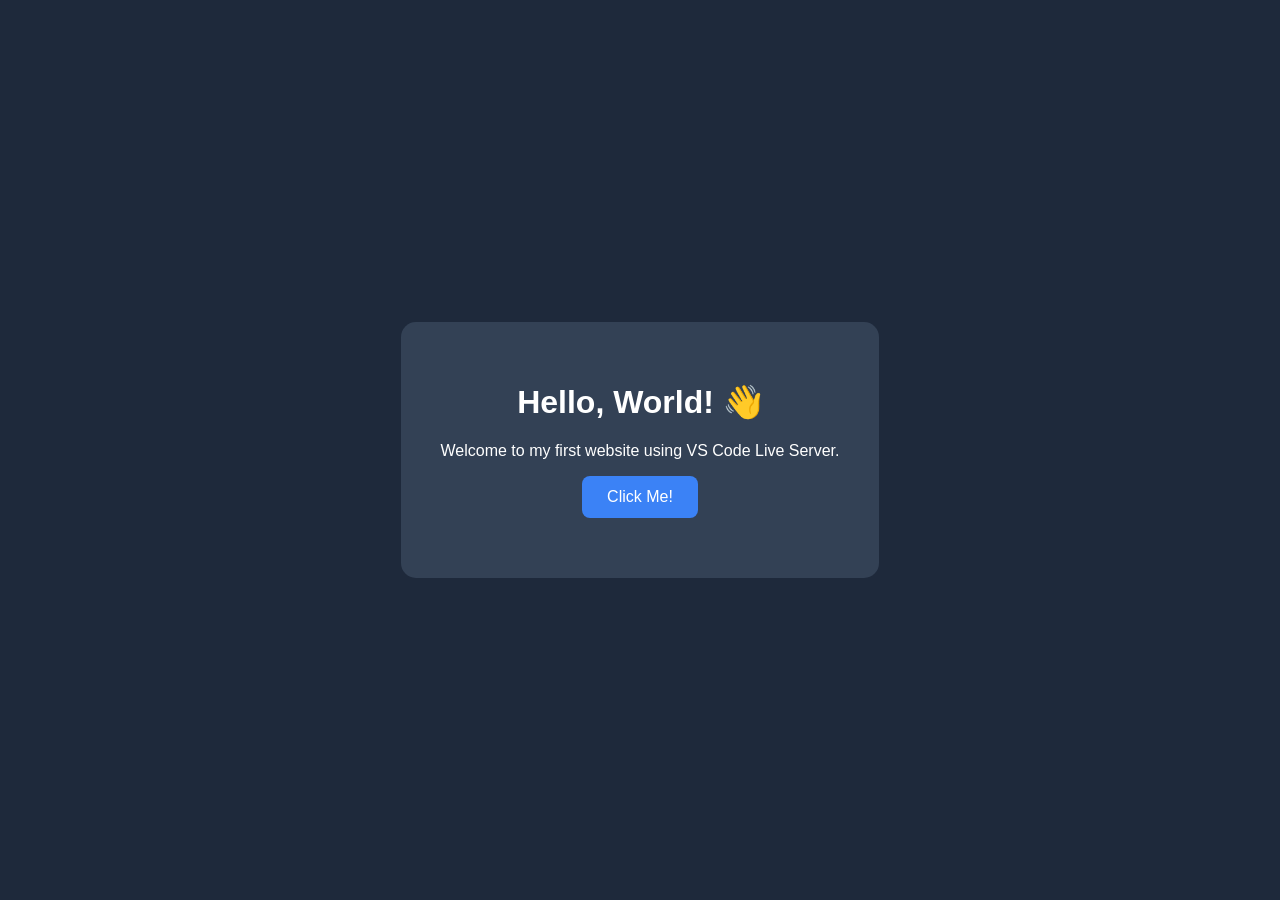
==== frontend/index.html @ 83083459 "added fontend folder user better user interface" ====
<!DOCTYPE html>
<html lang="en">

<head>
    <meta charset="UTF-8">
    <meta name="viewport" content="width=device-width, initial-scale=1.0">

    <title>My First Website</title>

    <link rel="stylesheet" href="style.css">
</head>

<body>

    <div class="container">

        <h1>Hello, World! 👋</h1>

        <p>Welcome to my first website using VS Code Live Server.</p>

        <button id="helloButton">
            Click Me!
        </button>

        <h2 id="message"></h2>

    </div>

    <script src="script.js"></script>

</body>

</html>
---- frontend/style.css ----
body {
    font-family: Arial, sans-serif;
    background-color: #1e293b;
    color: white;

    display: flex;
    justify-content: center;
    align-items: center;

    min-height: 100vh;
    margin: 0;
}

.container {
    text-align: center;
    background-color: #334155;

    padding: 40px;
    border-radius: 15px;
}

button {
    background-color: #3b82f6;
    color: white;

    border: none;
    padding: 12px 25px;
    border-radius: 8px;

    cursor: pointer;
    font-size: 16px;
}

button:hover {
    background-color: #2563eb;
}

h2 {
    color: #4ade80;
}
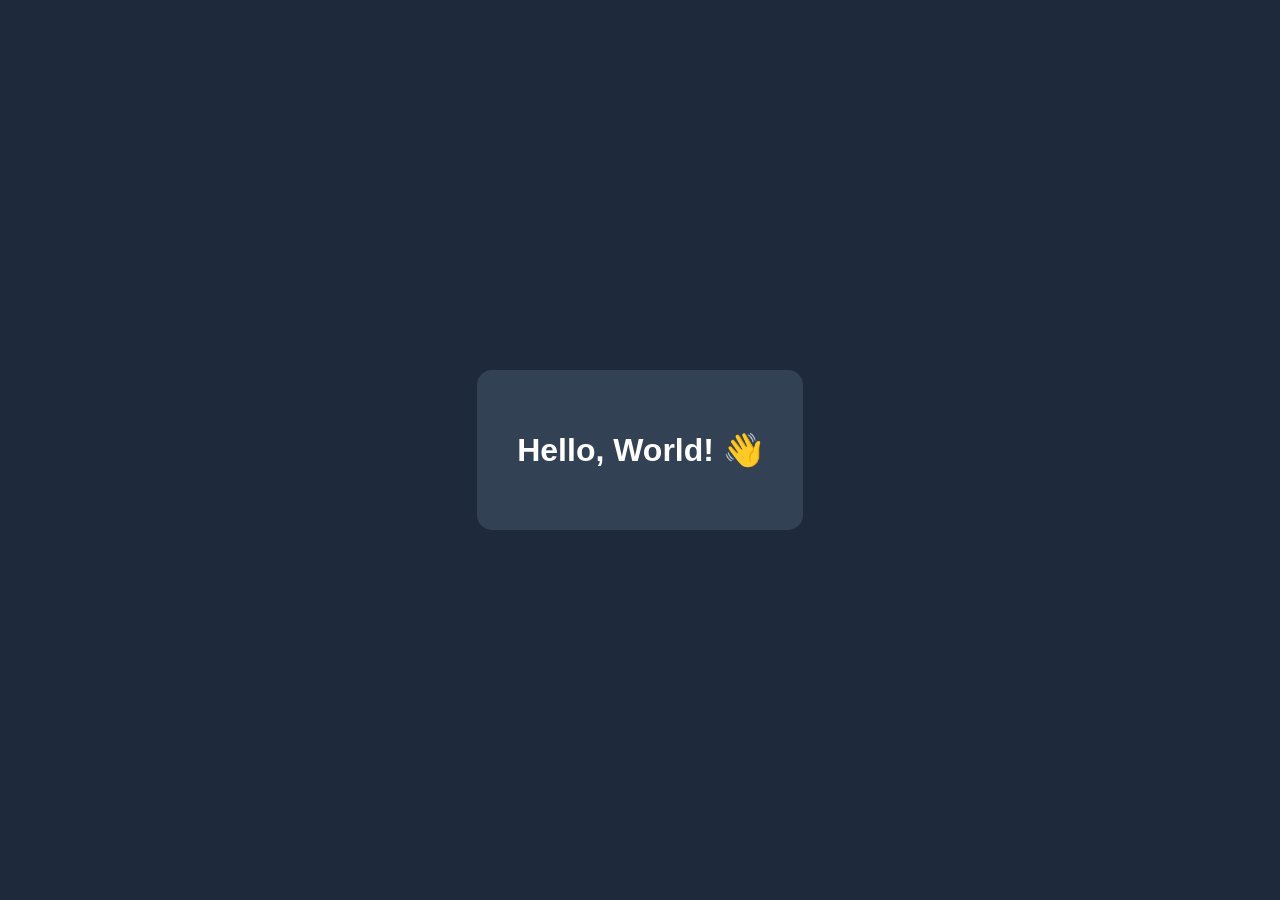
==== commit 82f7889a: "added transfer and other features" ====
--- a/frontend/index.html
+++ b/frontend/index.html
@@ -16,17 +16,9 @@
 
         <h1>Hello, World! 👋</h1>
 
-        <p>Welcome to my first website using VS Code Live Server.</p>
-
-        <button id="helloButton">
-            Click Me!
-        </button>
-
-        <h2 id="message"></h2>
-
     </div>
 
-    <script src="script.js"></script>
+    <script src="interface.ts"></script>
 
 </body>
 
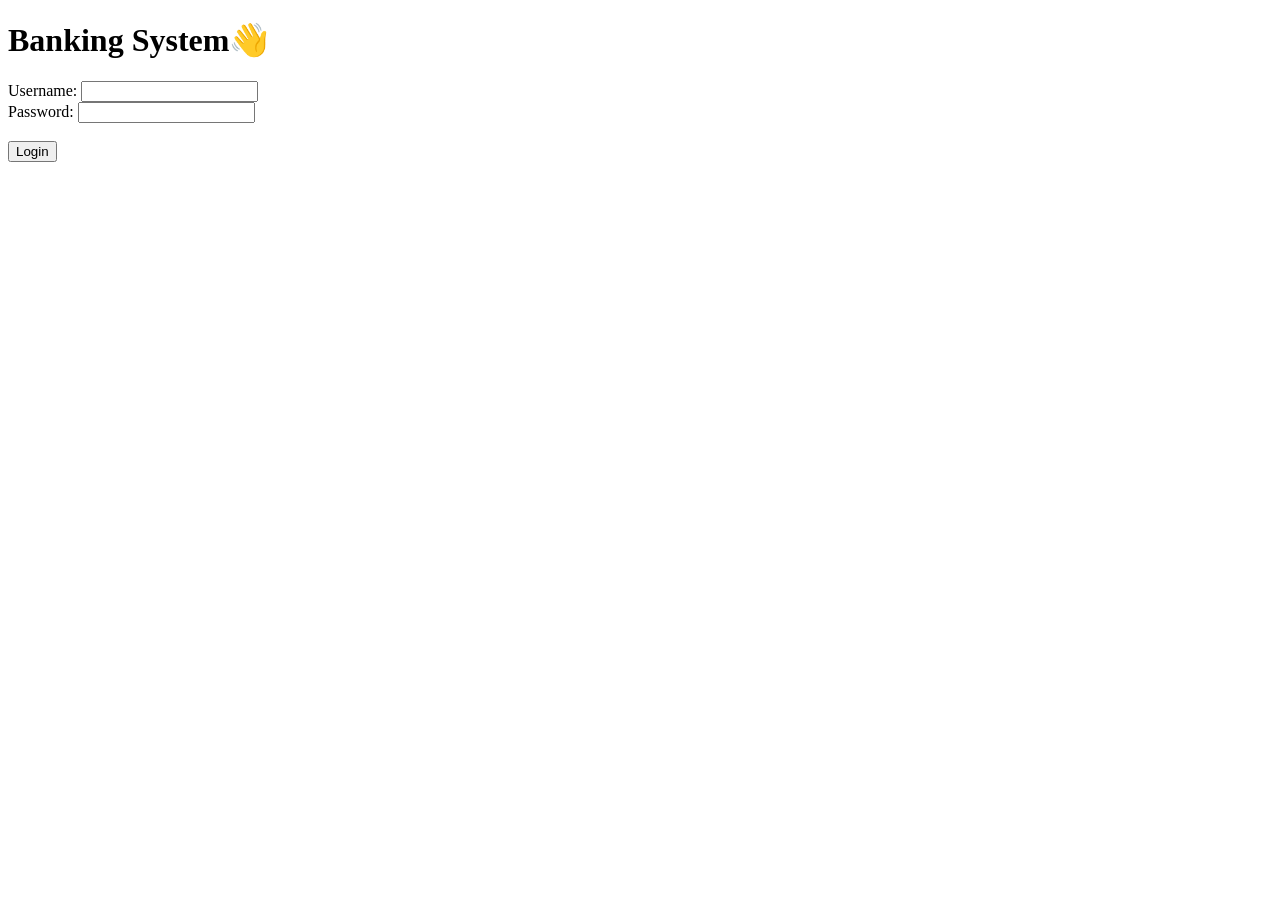
==== commit 611efa65: "fix grammar and spelling" ====
--- a/frontend/index.html
+++ b/frontend/index.html
@@ -4,22 +4,20 @@
 <head>
     <meta charset="UTF-8">
     <meta name="viewport" content="width=device-width, initial-scale=1.0">
-
     <title>My First Website</title>
-
     <link rel="stylesheet" href="style.css">
 </head>
 
 <body>
-
     <div class="container">
-
-        <h1>Hello, World! 👋</h1>
-
+        <h1 id="header">Banking System👋</h1>
+        <label>Username:</label>
+        <input id="username"><br>
+        <label>Password:</label>
+        <input id="password" type="password"><br><br>
+        <button id="submit">Login</button>
     </div>
-
-    <script src="interface.ts"></script>
-
+    <script src="script.js"></script>
 </body>
 
 </html>
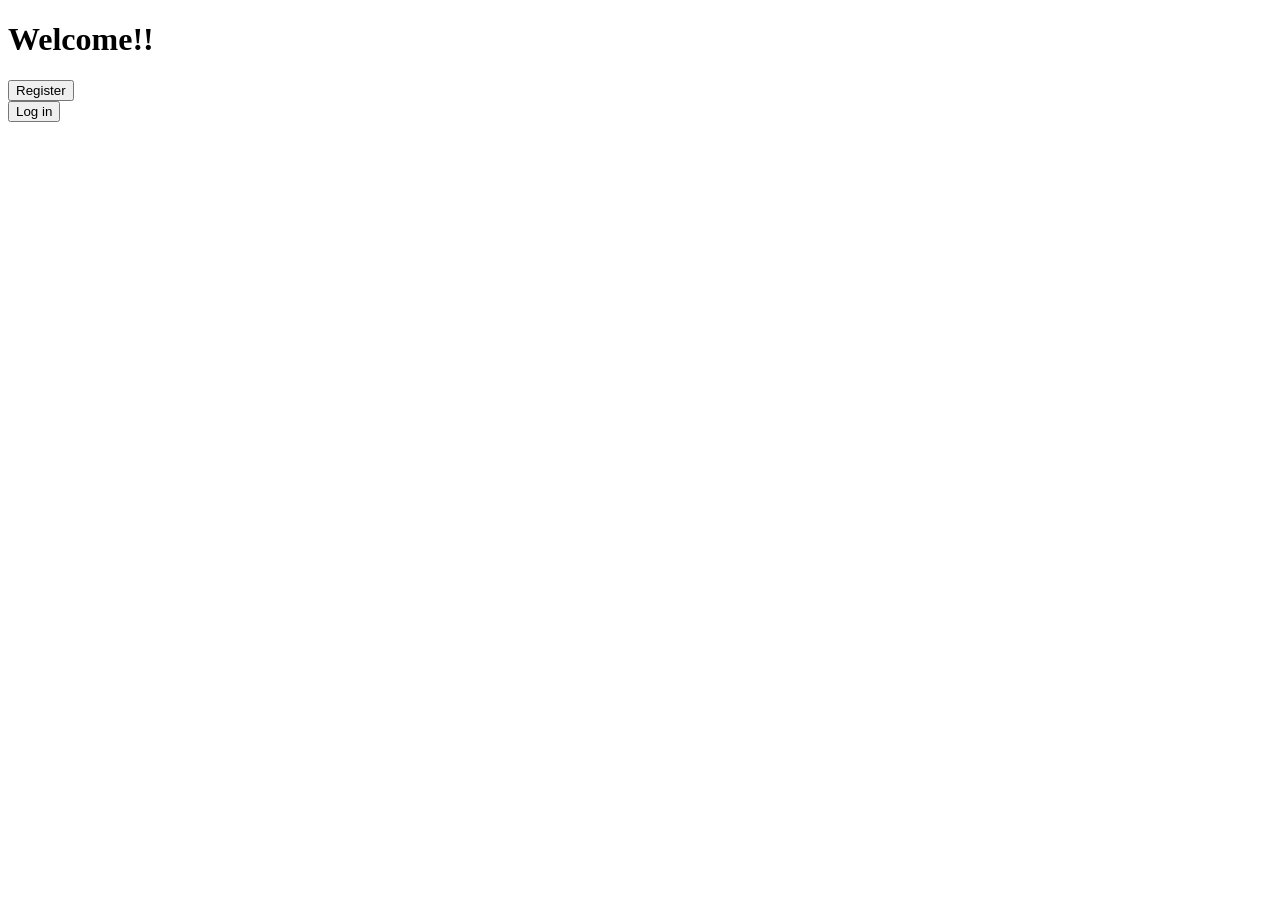
==== commit 5c18459b: "feat: implement user registration and login functionality with stopwatch feature in test files" ====
--- a/frontend/index.html
+++ b/frontend/index.html
@@ -1,23 +1,67 @@
-<!DOCTYPE html>
+<!doctype html>
 <html lang="en">
+	<head>
+		<meta charset="UTF-8" />
+		<meta name="viewport" content="width=device-width, initial-scale=1.0" />
+		<title>Document</title>
+	</head>
+	<body>
+		<div id="container1">
+			<h1>Welcome!!</h1>
+			<button id="register">Register</button><br />
+			<button id="login">Log in</button><br /><br />
+		</div>
 
-<head>
-    <meta charset="UTF-8">
-    <meta name="viewport" content="width=device-width, initial-scale=1.0">
-    <title>My First Website</title>
-    <link rel="stylesheet" href="style.css">
-</head>
+		<div id="registerContainer" style="display: none">
+			<h1>Register</h1>
+			<input id="username" type="text" placeholder="Username" />
+			<br />
+			<input
+				id="accountNumber"
+				type="number"
+				min="0"
+				placeholder="Account Number"
+			/><br />
+			<input id="password" type="password" placeholder="Password" />
+			<br />
+			<input
+				id="balance"
+				type="number"
+				min="0"
+				placeholder="Initial Balance"
+			/><br />
+			<p id="errorRegisterMsg"></p>
+			<br />
+			<button id="returnRegister">Back</button>
+			<button id="submitRegister" type="submit">Register</button>
+		</div>
 
-<body>
-    <div class="container">
-        <h1 id="header">Banking System👋</h1>
-        <label>Username:</label>
-        <input id="username"><br>
-        <label>Password:</label>
-        <input id="password" type="password"><br><br>
-        <button id="submit">Login</button>
-    </div>
-    <script src="script.js"></script>
-</body>
+		<div id="loginContainer" style="display: none">
+			<h1>Login</h1>
+			<input
+				id="loginAccountNumber"
+				type="number"
+				min="0"
+				placeholder="Account Number"
+			/><br />
+			<input id="loginPassword" type="password" placeholder="Password" /><br />
+			<p id="errorLoginMsg"></p>
+			<br />
+			<button id="returnLogin">Back</button>
+			<button id="submitLogin" type="submit">Login</button>
+		</div>
 
-</html>+		<div id="homepage" style="display: none;">
+			<h1 id="welcomeText">Welcome</h1>
+			<button id="profile">Profile</button><br>
+            <button id="balance">Balance</button><br>
+            <button id="deposit">Deposit</button><br>
+            <button id="withdraw">Withdraw</button><br>
+            <button id="transfer">Transfer</button><br>
+            <button id="history">History</button><br>
+            <button id="logout">Logout</button><br>
+		</div>
+		<script src="script.js"></script>
+	</body>
+</html>
+ 
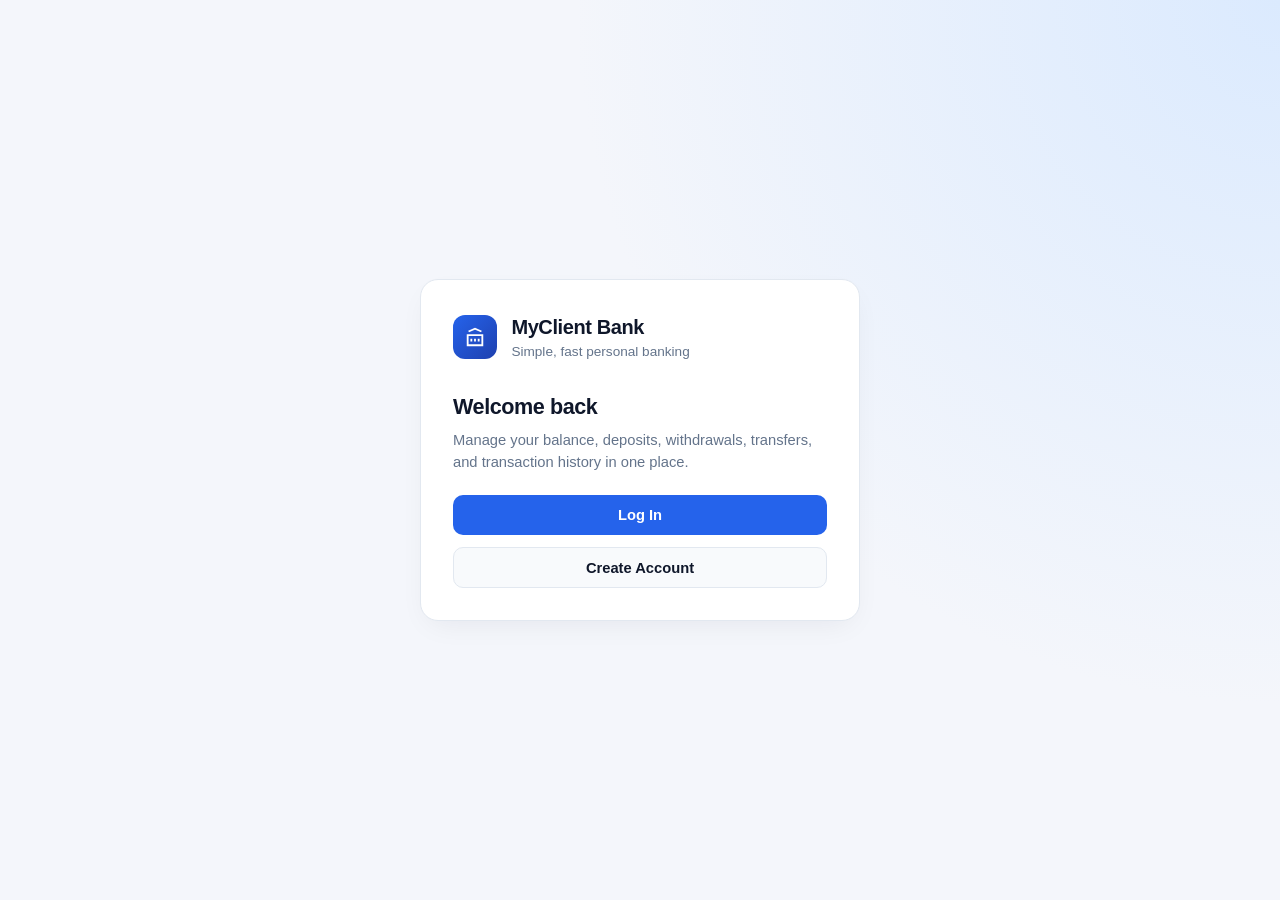
==== commit 0e3417dd: "Refactor frontend script and styles; enhance user experience with improved UI and functionality - Re" ====
--- a/frontend/index.html
+++ b/frontend/index.html
@@ -3,65 +3,353 @@
 	<head>
 		<meta charset="UTF-8" />
 		<meta name="viewport" content="width=device-width, initial-scale=1.0" />
-		<title>Document</title>
+		<title>MyClient Banking</title>
+		<link rel="stylesheet" href="style.css" />
 	</head>
 	<body>
-		<div id="container1">
-			<h1>Welcome!!</h1>
-			<button id="register">Register</button><br />
-			<button id="login">Log in</button><br /><br />
+		<!-- Toast Notification Container -->
+		<div id="toastContainer" class="toast-container" aria-live="polite"></div>
+
+		<!-- Auth Shell (Welcome / Register / Login) -->
+		<main id="authShell" class="auth-shell">
+			<div class="auth-card">
+				<div class="brand-header">
+					<div class="brand-logo" aria-hidden="true">
+						<svg viewBox="0 0 24 24" fill="none" stroke="currentColor" stroke-width="2">
+							<path d="M3 21h18M3 10h18M5 6l7-3 7 3M4 10v11M20 10v11M8 14v3M12 14v3M16 14v3" />
+						</svg>
+					</div>
+					<div>
+						<h1 class="brand-title">MyClient Bank</h1>
+						<p class="brand-subtitle">Simple, fast personal banking</p>
+					</div>
+				</div>
+
+				<!-- Welcome View -->
+				<section id="welcomeView" class="view-section">
+					<div class="welcome-copy">
+						<h2>Welcome back</h2>
+						<p>Manage your balance, deposits, withdrawals, transfers, and transaction history in one place.</p>
+					</div>
+					<div class="auth-actions">
+						<button id="goLoginBtn" type="button" class="btn btn-primary btn-full">Log In</button>
+						<button id="goRegisterBtn" type="button" class="btn btn-secondary btn-full">Create Account</button>
+					</div>
+				</section>
+
+				<!-- Register View -->
+				<section id="registerView" class="view-section hidden">
+					<div class="section-heading">
+						<h2>Create Account</h2>
+						<p>Enter your details to open a new banking account.</p>
+					</div>
+					<form id="registerForm" novalidate>
+						<div class="form-group">
+							<label for="regUsername">Full Name</label>
+							<input id="regUsername" type="text" placeholder="e.g. Alex Morgan" autocomplete="name" required />
+						</div>
+						<div class="form-group">
+							<label for="regAccountNumber">Account Number</label>
+							<input id="regAccountNumber" type="number" min="1" step="1" placeholder="e.g. 100100" required />
+						</div>
+						<div class="form-group">
+							<label for="regPassword">Password</label>
+							<div class="input-with-action">
+								<input id="regPassword" type="password" placeholder="Create a password" autocomplete="new-password" required />
+								<button type="button" class="toggle-password" data-target="regPassword" aria-label="Toggle password visibility">Show</button>
+							</div>
+						</div>
+						<div class="form-group">
+							<label for="regBalance">Initial Balance ($)</label>
+							<input id="regBalance" type="number" min="0" step="0.01" placeholder="0.00" required />
+						</div>
+						<p id="registerMsg" class="form-message" role="alert"></p>
+						<div class="form-actions">
+							<button id="returnRegisterBtn" type="button" class="btn btn-ghost">Back</button>
+							<button id="submitRegisterBtn" type="submit" class="btn btn-primary">Register</button>
+						</div>
+					</form>
+				</section>
+
+				<!-- Login View -->
+				<section id="loginView" class="view-section hidden">
+					<div class="section-heading">
+						<h2>Log In</h2>
+						<p>Access your account with your account number and password.</p>
+					</div>
+					<form id="loginForm" novalidate>
+						<div class="form-group">
+							<label for="loginAccountNumber">Account Number</label>
+							<input id="loginAccountNumber" type="number" min="1" step="1" placeholder="Enter account number" required />
+						</div>
+						<div class="form-group">
+							<label for="loginPassword">Password</label>
+							<div class="input-with-action">
+								<input id="loginPassword" type="password" placeholder="Enter password" autocomplete="current-password" required />
+								<button type="button" class="toggle-password" data-target="loginPassword" aria-label="Toggle password visibility">Show</button>
+							</div>
+						</div>
+						<p id="loginMsg" class="form-message" role="alert"></p>
+						<div class="form-actions">
+							<button id="returnLoginBtn" type="button" class="btn btn-ghost">Back</button>
+							<button id="submitLoginBtn" type="submit" class="btn btn-primary">Log In</button>
+						</div>
+					</form>
+				</section>
+			</div>
+		</main>
+
+		<!-- Authenticated Dashboard Shell -->
+		<div id="dashboardShell" class="dashboard-shell hidden">
+			<header class="topbar">
+				<div class="topbar-inner">
+					<div class="topbar-brand">
+						<div class="brand-logo small" aria-hidden="true">
+							<svg viewBox="0 0 24 24" fill="none" stroke="currentColor" stroke-width="2">
+								<path d="M3 21h18M3 10h18M5 6l7-3 7 3M4 10v11M20 10v11M8 14v3M12 14v3M16 14v3" />
+							</svg>
+						</div>
+						<div>
+							<span class="topbar-title">MyClient Bank</span>
+							<span id="welcomeText" class="topbar-user">Welcome back</span>
+						</div>
+					</div>
+					<div class="topbar-actions">
+						<button
+							id="autoRefreshToggleBtn"
+							type="button"
+							class="live-status-btn active"
+							aria-pressed="true"
+							title="Toggle continuous 3-second auto-refresh"
+						>
+							<span class="live-dot" aria-hidden="true"></span>
+							<span id="autoRefreshLabel">Live (3s)</span>
+						</button>
+						<button id="refreshAccountBtn" type="button" class="btn btn-ghost btn-sm" title="Sync latest account data">
+							Refresh
+						</button>
+						<button id="logoutBtn" type="button" class="btn btn-danger-outline btn-sm">
+							Log Out
+						</button>
+					</div>
+				</div>
+			</header>
+
+			<div class="dashboard-layout">
+				<!-- Navigation Sidebar / Tabs -->
+				<aside class="sidebar" aria-label="Account navigation">
+					<nav class="nav-list">
+						<button type="button" class="nav-item active" data-tab="overview">
+							<span>Balance &amp; Overview</span>
+						</button>
+						<button type="button" class="nav-item" data-tab="deposit">
+							<span>Deposit</span>
+						</button>
+						<button type="button" class="nav-item" data-tab="withdraw">
+							<span>Withdraw</span>
+						</button>
+						<button type="button" class="nav-item" data-tab="transfer">
+							<span>Transfer</span>
+						</button>
+						<button type="button" class="nav-item" data-tab="history">
+							<span>History</span>
+						</button>
+						<button type="button" class="nav-item" data-tab="profile">
+							<span>Profile</span>
+						</button>
+					</nav>
+				</aside>
+
+				<!-- Main Content Area -->
+				<main class="main-content">
+					<!-- Persistent Balance Summary Card -->
+					<section class="balance-banner">
+						<div class="balance-info">
+							<span class="balance-label">Available Balance</span>
+							<div class="balance-amount-row">
+								<strong id="bannerBalance" class="balance-amount">$0.00</strong>
+								<button id="toggleBalanceMaskBtn" type="button" class="btn-icon" aria-label="Hide balance">Hide</button>
+							</div>
+							<div class="account-chip-row">
+								<span class="account-chip">Account #<span id="bannerAccountNum">-</span></span>
+								<button id="copyAccountNumBtn" type="button" class="btn-link">Copy</button>
+							</div>
+						</div>
+						<div class="quick-actions">
+							<button type="button" class="btn btn-light btn-sm" data-goto="deposit">+ Deposit</button>
+							<button type="button" class="btn btn-light btn-sm" data-goto="withdraw">- Withdraw</button>
+							<button type="button" class="btn btn-accent btn-sm" data-goto="transfer">Transfer</button>
+						</div>
+					</section>
+
+					<!-- Tab: Overview -->
+					<section id="tab-overview" class="tab-panel active">
+						<div class="stats-grid">
+							<div class="stat-card">
+								<span class="stat-label">Account Holder</span>
+								<strong id="overviewName" class="stat-value">-</strong>
+							</div>
+							<div class="stat-card">
+								<span class="stat-label">Account Number</span>
+								<strong id="overviewAccountNum" class="stat-value tabular">-</strong>
+							</div>
+							<div class="stat-card">
+								<span class="stat-label">Total Activity Logs</span>
+								<strong id="overviewLogCount" class="stat-value tabular">0</strong>
+							</div>
+						</div>
+
+						<div class="card">
+							<div class="card-header">
+								<h3>Recent Activity</h3>
+								<button type="button" class="btn-link" data-goto="history">View all</button>
+							</div>
+							<ul id="recentHistoryList" class="history-list compact"></ul>
+						</div>
+					</section>
+
+					<!-- Tab: Deposit -->
+					<section id="tab-deposit" class="tab-panel">
+						<div class="card">
+							<div class="card-header">
+								<div>
+									<h3>Deposit Funds</h3>
+									<p class="card-subtitle">Add money directly into your account.</p>
+								</div>
+							</div>
+							<form id="depositForm" novalidate>
+								<div class="quick-chips" data-target="depositAmount">
+									<button type="button" class="chip" data-amount="50">+$50</button>
+									<button type="button" class="chip" data-amount="100">+$100</button>
+									<button type="button" class="chip" data-amount="500">+$500</button>
+									<button type="button" class="chip" data-amount="1000">+$1,000</button>
+								</div>
+								<div class="form-group">
+									<label for="depositAmount">Amount ($)</label>
+									<input id="depositAmount" type="number" min="0.01" step="0.01" placeholder="Enter deposit amount" required />
+								</div>
+								<p id="depositMsg" class="form-message" role="alert"></p>
+								<button id="submitDepositBtn" type="submit" class="btn btn-primary">Confirm Deposit</button>
+							</form>
+						</div>
+					</section>
+
+					<!-- Tab: Withdraw -->
+					<section id="tab-withdraw" class="tab-panel">
+						<div class="card">
+							<div class="card-header">
+								<div>
+									<h3>Withdraw Funds</h3>
+									<p class="card-subtitle">Withdraw money from your available balance.</p>
+								</div>
+							</div>
+							<form id="withdrawForm" novalidate>
+								<div class="quick-chips" data-target="withdrawAmount">
+									<button type="button" class="chip" data-amount="20">$20</button>
+									<button type="button" class="chip" data-amount="50">$50</button>
+									<button type="button" class="chip" data-amount="100">$100</button>
+									<button type="button" class="chip" data-amount="500">$500</button>
+									<button type="button" id="withdrawMaxBtn" class="chip chip-outline">Max</button>
+								</div>
+								<div class="form-group">
+									<label for="withdrawAmount">Amount ($)</label>
+									<input id="withdrawAmount" type="number" min="0.01" step="0.01" placeholder="Enter withdrawal amount" required />
+								</div>
+								<p id="withdrawMsg" class="form-message" role="alert"></p>
+								<button id="submitWithdrawBtn" type="submit" class="btn btn-primary">Confirm Withdrawal</button>
+							</form>
+						</div>
+					</section>
+
+					<!-- Tab: Transfer -->
+					<section id="tab-transfer" class="tab-panel">
+						<div class="card">
+							<div class="card-header">
+								<div>
+									<h3>Transfer Funds</h3>
+									<p class="card-subtitle">Send money to another MyClient Bank account.</p>
+								</div>
+							</div>
+							<form id="transferForm" novalidate>
+								<div class="form-group">
+									<label for="transferReceiver">Recipient Account Number</label>
+									<input id="transferReceiver" type="number" min="1" step="1" placeholder="Enter recipient account number" required />
+								</div>
+								<div class="quick-chips" data-target="transferAmount">
+									<button type="button" class="chip" data-amount="25">$25</button>
+									<button type="button" class="chip" data-amount="100">$100</button>
+									<button type="button" class="chip" data-amount="250">$250</button>
+									<button type="button" class="chip" data-amount="500">$500</button>
+								</div>
+								<div class="form-group">
+									<label for="transferAmount">Amount ($)</label>
+									<input id="transferAmount" type="number" min="0.01" step="0.01" placeholder="Enter transfer amount" required />
+								</div>
+								<p id="transferMsg" class="form-message" role="alert"></p>
+								<button id="submitTransferBtn" type="submit" class="btn btn-primary">Send Transfer</button>
+							</form>
+						</div>
+					</section>
+
+					<!-- Tab: History -->
+					<section id="tab-history" class="tab-panel">
+						<div class="card">
+							<div class="card-header history-header">
+								<div>
+									<h3>Transaction History</h3>
+									<p class="card-subtitle"><span id="historyCountText">0 log(s)</span> recorded on your account</p>
+								</div>
+								<div class="history-controls">
+									<input id="historySearch" type="search" placeholder="Filter logs..." aria-label="Filter transaction history" />
+								</div>
+							</div>
+							<ul id="fullHistoryList" class="history-list"></ul>
+						</div>
+					</section>
+
+					<!-- Tab: Profile -->
+					<section id="tab-profile" class="tab-panel">
+						<div class="card">
+							<div class="card-header">
+								<div>
+									<h3>Account Profile</h3>
+									<p class="card-subtitle">Your registered account details.</p>
+								</div>
+							</div>
+							<dl class="profile-details">
+								<div class="profile-row">
+									<dt>Account Holder</dt>
+									<dd id="profileName">-</dd>
+								</div>
+								<div class="profile-row">
+									<dt>Account Number</dt>
+									<dd class="tabular">
+										<span id="profileAccountNum">-</span>
+										<button type="button" id="profileCopyBtn" class="btn-link">Copy</button>
+									</dd>
+								</div>
+								<div class="profile-row">
+									<dt>Current Balance</dt>
+									<dd id="profileBalance" class="tabular">$0.00</dd>
+								</div>
+								<div class="profile-row">
+									<dt>Password</dt>
+									<dd>
+										<span id="profilePassword">••••••••</span>
+										<button type="button" id="toggleProfilePasswordBtn" class="btn-link">Show</button>
+									</dd>
+								</div>
+								<div class="profile-row">
+									<dt>Activity Logs</dt>
+									<dd id="profileLogCount" class="tabular">0</dd>
+								</div>
+							</dl>
+						</div>
+					</section>
+				</main>
+			</div>
 		</div>
 
-		<div id="registerContainer" style="display: none">
-			<h1>Register</h1>
-			<input id="username" type="text" placeholder="Username" />
-			<br />
-			<input
-				id="accountNumber"
-				type="number"
-				min="0"
-				placeholder="Account Number"
-			/><br />
-			<input id="password" type="password" placeholder="Password" />
-			<br />
-			<input
-				id="balance"
-				type="number"
-				min="0"
-				placeholder="Initial Balance"
-			/><br />
-			<p id="errorRegisterMsg"></p>
-			<br />
-			<button id="returnRegister">Back</button>
-			<button id="submitRegister" type="submit">Register</button>
-		</div>
-
-		<div id="loginContainer" style="display: none">
-			<h1>Login</h1>
-			<input
-				id="loginAccountNumber"
-				type="number"
-				min="0"
-				placeholder="Account Number"
-			/><br />
-			<input id="loginPassword" type="password" placeholder="Password" /><br />
-			<p id="errorLoginMsg"></p>
-			<br />
-			<button id="returnLogin">Back</button>
-			<button id="submitLogin" type="submit">Login</button>
-		</div>
-
-		<div id="homepage" style="display: none;">
-			<h1 id="welcomeText">Welcome</h1>
-			<button id="profile">Profile</button><br>
-            <button id="balance">Balance</button><br>
-            <button id="deposit">Deposit</button><br>
-            <button id="withdraw">Withdraw</button><br>
-            <button id="transfer">Transfer</button><br>
-            <button id="history">History</button><br>
-            <button id="logout">Logout</button><br>
-		</div>
 		<script src="script.js"></script>
 	</body>
 </html>
- 
--- a/frontend/style.css
+++ b/frontend/style.css
@@ -0,0 +1,807 @@
+:root {
+	--bg: #f4f6fb;
+	--surface: #ffffff;
+	--surface-subtle: #f8fafc;
+	--border: #e2e8f0;
+	--text: #0f172a;
+	--text-muted: #64748b;
+	--primary: #2563eb;
+	--primary-hover: #1d4ed8;
+	--primary-soft: #eff6ff;
+	--accent: #0f172a;
+	--success: #059669;
+	--success-bg: #ecfdf5;
+	--danger: #dc2626;
+	--danger-bg: #fef2f2;
+	--warning: #d97706;
+	--radius: 14px;
+	--radius-sm: 10px;
+	--shadow: 0 10px 30px -10px rgba(15, 23, 42, 0.08);
+	--shadow-sm: 0 2px 8px rgba(15, 23, 42, 0.05);
+}
+
+*,
+*::before,
+*::after {
+	box-sizing: border-box;
+}
+
+body {
+	margin: 0;
+	font-family: Inter, -apple-system, BlinkMacSystemFont, "Segoe UI", Roboto, sans-serif;
+	background: var(--bg);
+	color: var(--text);
+	line-height: 1.5;
+	-webkit-font-smoothing: antialiased;
+}
+
+.hidden {
+	display: none !important;
+}
+
+.tabular {
+	font-variant-numeric: tabular-nums;
+}
+
+/* Toast Notifications */
+.toast-container {
+	position: fixed;
+	top: 1.25rem;
+	right: 1.25rem;
+	z-index: 1000;
+	display: flex;
+	flex-direction: column;
+	gap: 0.6rem;
+	max-width: 340px;
+}
+
+.toast {
+	background: var(--surface);
+	color: var(--text);
+	border: 1px solid var(--border);
+	border-left: 4px solid var(--primary);
+	padding: 0.85rem 1rem;
+	border-radius: var(--radius-sm);
+	box-shadow: var(--shadow);
+	font-size: 0.9rem;
+	font-weight: 500;
+	animation: slideIn 0.2s ease-out;
+}
+
+.toast.success {
+	border-left-color: var(--success);
+}
+
+.toast.error {
+	border-left-color: var(--danger);
+}
+
+@keyframes slideIn {
+	from {
+		opacity: 0;
+		transform: translateY(-8px);
+	}
+	to {
+		opacity: 1;
+		transform: translateY(0);
+	}
+}
+
+/* Auth Shell */
+.auth-shell {
+	min-height: 100vh;
+	display: flex;
+	align-items: center;
+	justify-content: center;
+	padding: 1.5rem;
+	background: radial-gradient(circle at top right, #dbeafe 0%, var(--bg) 45%);
+}
+
+.auth-card {
+	width: 100%;
+	max-width: 440px;
+	background: var(--surface);
+	border: 1px solid var(--border);
+	border-radius: 18px;
+	padding: 2rem;
+	box-shadow: var(--shadow);
+}
+
+.brand-header {
+	display: flex;
+	align-items: center;
+	gap: 0.9rem;
+	margin-bottom: 1.75rem;
+}
+
+.brand-logo {
+	width: 44px;
+	height: 44px;
+	border-radius: 12px;
+	background: linear-gradient(135deg, #2563eb, #1e40af);
+	color: #ffffff;
+	display: grid;
+	place-items: center;
+	flex-shrink: 0;
+}
+
+.brand-logo svg {
+	width: 22px;
+	height: 22px;
+}
+
+.brand-logo.small {
+	width: 36px;
+	height: 36px;
+	border-radius: 10px;
+}
+
+.brand-logo.small svg {
+	width: 18px;
+	height: 18px;
+}
+
+.brand-title {
+	margin: 0;
+	font-size: 1.25rem;
+	font-weight: 700;
+	letter-spacing: -0.02em;
+}
+
+.brand-subtitle {
+	margin: 0;
+	font-size: 0.85rem;
+	color: var(--text-muted);
+}
+
+.welcome-copy h2,
+.section-heading h2 {
+	margin: 0 0 0.35rem;
+	font-size: 1.35rem;
+	letter-spacing: -0.02em;
+}
+
+.welcome-copy p,
+.section-heading p {
+	margin: 0 0 1.4rem;
+	color: var(--text-muted);
+	font-size: 0.92rem;
+}
+
+.auth-actions {
+	display: flex;
+	flex-direction: column;
+	gap: 0.75rem;
+}
+
+/* Forms */
+.form-group {
+	margin-bottom: 1rem;
+}
+
+.form-group label {
+	display: block;
+	font-size: 0.85rem;
+	font-weight: 600;
+	margin-bottom: 0.4rem;
+	color: var(--text);
+}
+
+input[type="text"],
+input[type="number"],
+input[type="password"],
+input[type="search"] {
+	width: 100%;
+	padding: 0.7rem 0.85rem;
+	border: 1px solid var(--border);
+	border-radius: var(--radius-sm);
+	font-size: 0.95rem;
+	font-family: inherit;
+	background: var(--surface);
+	color: var(--text);
+	transition: border-color 0.15s, box-shadow 0.15s;
+}
+
+input:focus {
+	outline: none;
+	border-color: var(--primary);
+	box-shadow: 0 0 0 3px rgba(37, 99, 235, 0.15);
+}
+
+.input-with-action {
+	position: relative;
+	display: flex;
+	align-items: center;
+}
+
+.input-with-action input {
+	padding-right: 4rem;
+}
+
+.toggle-password {
+	position: absolute;
+	right: 0.5rem;
+	background: transparent;
+	border: none;
+	color: var(--primary);
+	font-size: 0.8rem;
+	font-weight: 600;
+	cursor: pointer;
+	padding: 0.3rem 0.5rem;
+	border-radius: 6px;
+}
+
+.toggle-password:hover {
+	background: var(--primary-soft);
+}
+
+.form-message {
+	min-height: 1.25rem;
+	margin: 0.5rem 0 1rem;
+	font-size: 0.875rem;
+	font-weight: 500;
+}
+
+.form-message.error {
+	color: var(--danger);
+}
+
+.form-message.success {
+	color: var(--success);
+}
+
+.form-actions {
+	display: flex;
+	gap: 0.75rem;
+	justify-content: flex-end;
+}
+
+/* Buttons */
+.btn {
+	display: inline-flex;
+	align-items: center;
+	justify-content: center;
+	gap: 0.4rem;
+	border: 1px solid transparent;
+	border-radius: var(--radius-sm);
+	padding: 0.7rem 1.15rem;
+	font-size: 0.92rem;
+	font-weight: 600;
+	font-family: inherit;
+	cursor: pointer;
+	transition: background-color 0.15s, border-color 0.15s, transform 0.05s, opacity 0.15s;
+}
+
+.btn:active {
+	transform: translateY(1px);
+}
+
+.btn:disabled {
+	opacity: 0.6;
+	cursor: not-allowed;
+}
+
+.btn-full {
+	width: 100%;
+}
+
+.btn-sm {
+	padding: 0.45rem 0.85rem;
+	font-size: 0.84rem;
+}
+
+.btn-primary {
+	background: var(--primary);
+	color: #ffffff;
+}
+
+.btn-primary:hover:not(:disabled) {
+	background: var(--primary-hover);
+}
+
+.btn-secondary {
+	background: var(--surface-subtle);
+	color: var(--text);
+	border-color: var(--border);
+}
+
+.btn-secondary:hover:not(:disabled) {
+	background: #eef2f7;
+}
+
+.btn-ghost {
+	background: transparent;
+	color: var(--text-muted);
+	border-color: var(--border);
+}
+
+.btn-ghost:hover:not(:disabled) {
+	background: var(--surface-subtle);
+	color: var(--text);
+}
+
+.btn-danger-outline {
+	background: transparent;
+	color: var(--danger);
+	border-color: #fecaca;
+}
+
+.btn-danger-outline:hover:not(:disabled) {
+	background: var(--danger-bg);
+}
+
+.btn-light {
+	background: rgba(255, 255, 255, 0.16);
+	color: #ffffff;
+	border-color: rgba(255, 255, 255, 0.25);
+}
+
+.btn-light:hover:not(:disabled) {
+	background: rgba(255, 255, 255, 0.25);
+}
+
+.btn-accent {
+	background: #ffffff;
+	color: #1e3a8a;
+}
+
+.btn-accent:hover:not(:disabled) {
+	background: #eff6ff;
+}
+
+.btn-link {
+	background: none;
+	border: none;
+	color: var(--primary);
+	font-size: 0.85rem;
+	font-weight: 600;
+	cursor: pointer;
+	padding: 0.15rem 0.35rem;
+	border-radius: 6px;
+}
+
+.btn-link:hover {
+	text-decoration: underline;
+}
+
+.btn-icon {
+	background: rgba(255, 255, 255, 0.18);
+	border: 1px solid rgba(255, 255, 255, 0.25);
+	color: #ffffff;
+	font-size: 0.75rem;
+	font-weight: 600;
+	padding: 0.25rem 0.6rem;
+	border-radius: 999px;
+	cursor: pointer;
+}
+
+.btn-icon:hover {
+	background: rgba(255, 255, 255, 0.28);
+}
+
+/* Dashboard Layout */
+.topbar {
+	background: var(--surface);
+	border-bottom: 1px solid var(--border);
+	position: sticky;
+	top: 0;
+	z-index: 50;
+}
+
+.topbar-inner {
+	max-width: 1120px;
+	margin: 0 auto;
+	padding: 0.85rem 1.25rem;
+	display: flex;
+	align-items: center;
+	justify-content: space-between;
+	gap: 1rem;
+}
+
+.topbar-brand {
+	display: flex;
+	align-items: center;
+	gap: 0.75rem;
+}
+
+.topbar-title {
+	display: block;
+	font-weight: 700;
+	font-size: 1rem;
+	line-height: 1.2;
+}
+
+.topbar-user {
+	display: block;
+	font-size: 0.82rem;
+	color: var(--text-muted);
+}
+
+.topbar-actions {
+	display: flex;
+	align-items: center;
+	gap: 0.6rem;
+	flex-wrap: wrap;
+}
+
+.live-status-btn {
+	display: inline-flex;
+	align-items: center;
+	gap: 0.45rem;
+	padding: 0.4rem 0.75rem;
+	border-radius: 999px;
+	border: 1px solid #bbf7d0;
+	background: var(--success-bg);
+	color: var(--success);
+	font-size: 0.8rem;
+	font-weight: 600;
+	font-family: inherit;
+	cursor: pointer;
+	transition: background-color 0.15s, border-color 0.15s, color 0.15s;
+}
+
+.live-status-btn.paused {
+	border-color: var(--border);
+	background: var(--surface-subtle);
+	color: var(--text-muted);
+}
+
+.live-status-btn.offline {
+	border-color: #fecaca;
+	background: var(--danger-bg);
+	color: var(--danger);
+}
+
+.live-dot {
+	width: 8px;
+	height: 8px;
+	border-radius: 50%;
+	background: currentColor;
+}
+
+.live-status-btn.active .live-dot {
+	animation: pulseDot 1.8s ease-in-out infinite;
+}
+
+@keyframes pulseDot {
+	0%,
+	100% {
+		opacity: 1;
+		transform: scale(1);
+	}
+	50% {
+		opacity: 0.45;
+		transform: scale(0.85);
+	}
+}
+
+.dashboard-layout {
+	max-width: 1120px;
+	margin: 0 auto;
+	padding: 1.5rem 1.25rem 3rem;
+	display: grid;
+	grid-template-columns: 220px 1fr;
+	gap: 1.5rem;
+	align-items: start;
+}
+
+.sidebar {
+	background: var(--surface);
+	border: 1px solid var(--border);
+	border-radius: var(--radius);
+	padding: 0.5rem;
+	box-shadow: var(--shadow-sm);
+}
+
+.nav-list {
+	display: flex;
+	flex-direction: column;
+	gap: 0.25rem;
+}
+
+.nav-item {
+	width: 100%;
+	text-align: left;
+	background: transparent;
+	border: none;
+	border-radius: var(--radius-sm);
+	padding: 0.7rem 0.9rem;
+	font-size: 0.92rem;
+	font-weight: 500;
+	font-family: inherit;
+	color: var(--text-muted);
+	cursor: pointer;
+	transition: background-color 0.15s, color 0.15s;
+}
+
+.nav-item:hover {
+	background: var(--surface-subtle);
+	color: var(--text);
+}
+
+.nav-item.active {
+	background: var(--primary-soft);
+	color: var(--primary);
+	font-weight: 600;
+}
+
+.main-content {
+	display: flex;
+	flex-direction: column;
+	gap: 1.25rem;
+	min-width: 0;
+}
+
+/* Balance Banner */
+.balance-banner {
+	background: linear-gradient(135deg, #1e3a8a 0%, #2563eb 100%);
+	color: #ffffff;
+	border-radius: 16px;
+	padding: 1.5rem;
+	display: flex;
+	flex-wrap: wrap;
+	align-items: center;
+	justify-content: space-between;
+	gap: 1.25rem;
+	box-shadow: var(--shadow);
+}
+
+.balance-label {
+	font-size: 0.85rem;
+	opacity: 0.85;
+	display: block;
+	margin-bottom: 0.25rem;
+}
+
+.balance-amount-row {
+	display: flex;
+	align-items: center;
+	gap: 0.75rem;
+}
+
+.balance-amount {
+	font-size: 2.1rem;
+	font-weight: 700;
+	letter-spacing: -0.03em;
+	font-variant-numeric: tabular-nums;
+}
+
+.account-chip-row {
+	margin-top: 0.5rem;
+	display: flex;
+	align-items: center;
+	gap: 0.5rem;
+}
+
+.account-chip {
+	font-size: 0.84rem;
+	opacity: 0.9;
+	font-variant-numeric: tabular-nums;
+}
+
+.balance-banner .btn-link {
+	color: #dbeafe;
+	font-size: 0.8rem;
+}
+
+.quick-actions {
+	display: flex;
+	flex-wrap: wrap;
+	gap: 0.5rem;
+}
+
+/* Tab Panels & Cards */
+.tab-panel {
+	display: none;
+}
+
+.tab-panel.active {
+	display: flex;
+	flex-direction: column;
+	gap: 1.25rem;
+}
+
+.stats-grid {
+	display: grid;
+	grid-template-columns: repeat(3, minmax(0, 1fr));
+	gap: 1rem;
+}
+
+.stat-card,
+.card {
+	background: var(--surface);
+	border: 1px solid var(--border);
+	border-radius: var(--radius);
+	padding: 1.25rem;
+	box-shadow: var(--shadow-sm);
+}
+
+.stat-label {
+	display: block;
+	font-size: 0.82rem;
+	color: var(--text-muted);
+	margin-bottom: 0.3rem;
+}
+
+.stat-value {
+	font-size: 1.15rem;
+	font-weight: 700;
+	word-break: break-word;
+}
+
+.card-header {
+	display: flex;
+	align-items: center;
+	justify-content: space-between;
+	gap: 1rem;
+	margin-bottom: 1rem;
+}
+
+.card-header h3 {
+	margin: 0;
+	font-size: 1.1rem;
+}
+
+.card-subtitle {
+	margin: 0.2rem 0 0;
+	font-size: 0.86rem;
+	color: var(--text-muted);
+}
+
+/* Quick Amount Chips */
+.quick-chips {
+	display: flex;
+	flex-wrap: wrap;
+	gap: 0.5rem;
+	margin-bottom: 1rem;
+}
+
+.chip {
+	background: var(--primary-soft);
+	color: var(--primary);
+	border: 1px solid #bfdbfe;
+	border-radius: 999px;
+	padding: 0.35rem 0.8rem;
+	font-size: 0.83rem;
+	font-weight: 600;
+	font-family: inherit;
+	cursor: pointer;
+	transition: background-color 0.15s;
+}
+
+.chip:hover {
+	background: #dbeafe;
+}
+
+.chip-outline {
+	background: var(--surface);
+	color: var(--text);
+	border-color: var(--border);
+}
+
+.chip-outline:hover {
+	background: var(--surface-subtle);
+}
+
+/* History List */
+.history-header {
+	flex-wrap: wrap;
+}
+
+.history-controls {
+	min-width: 210px;
+}
+
+.history-list {
+	list-style: none;
+	margin: 0;
+	padding: 0;
+	display: flex;
+	flex-direction: column;
+	gap: 0.5rem;
+}
+
+.history-item {
+	display: flex;
+	align-items: center;
+	justify-content: space-between;
+	gap: 0.75rem;
+	padding: 0.75rem 0.9rem;
+	border: 1px solid var(--border);
+	border-radius: var(--radius-sm);
+	background: var(--surface-subtle);
+	font-size: 0.9rem;
+}
+
+.history-item-text {
+	word-break: break-word;
+}
+
+.history-badge {
+	flex-shrink: 0;
+	font-size: 0.75rem;
+	font-weight: 600;
+	padding: 0.2rem 0.55rem;
+	border-radius: 999px;
+	background: #e2e8f0;
+	color: #334155;
+}
+
+.history-badge.deposit {
+	background: var(--success-bg);
+	color: var(--success);
+}
+
+.history-badge.withdraw {
+	background: var(--danger-bg);
+	color: var(--danger);
+}
+
+.history-badge.transfer {
+	background: var(--primary-soft);
+	color: var(--primary);
+}
+
+.empty-state {
+	text-align: center;
+	padding: 2rem 1rem;
+	color: var(--text-muted);
+	font-size: 0.92rem;
+	border: 1px dashed var(--border);
+	border-radius: var(--radius-sm);
+}
+
+/* Profile */
+.profile-details {
+	margin: 0;
+	display: flex;
+	flex-direction: column;
+}
+
+.profile-row {
+	display: flex;
+	align-items: center;
+	justify-content: space-between;
+	gap: 1rem;
+	padding: 0.85rem 0;
+	border-bottom: 1px solid var(--border);
+}
+
+.profile-row:last-child {
+	border-bottom: none;
+}
+
+.profile-row dt {
+	color: var(--text-muted);
+	font-size: 0.9rem;
+}
+
+.profile-row dd {
+	margin: 0;
+	font-weight: 600;
+	display: flex;
+	align-items: center;
+	gap: 0.4rem;
+}
+
+/* Responsive */
+@media (max-width: 820px) {
+	.dashboard-layout {
+		grid-template-columns: 1fr;
+	}
+
+	.nav-list {
+		flex-direction: row;
+		overflow-x: auto;
+		padding-bottom: 0.2rem;
+	}
+
+	.nav-item {
+		white-space: nowrap;
+		width: auto;
+	}
+
+	.stats-grid {
+		grid-template-columns: 1fr;
+	}
+}
